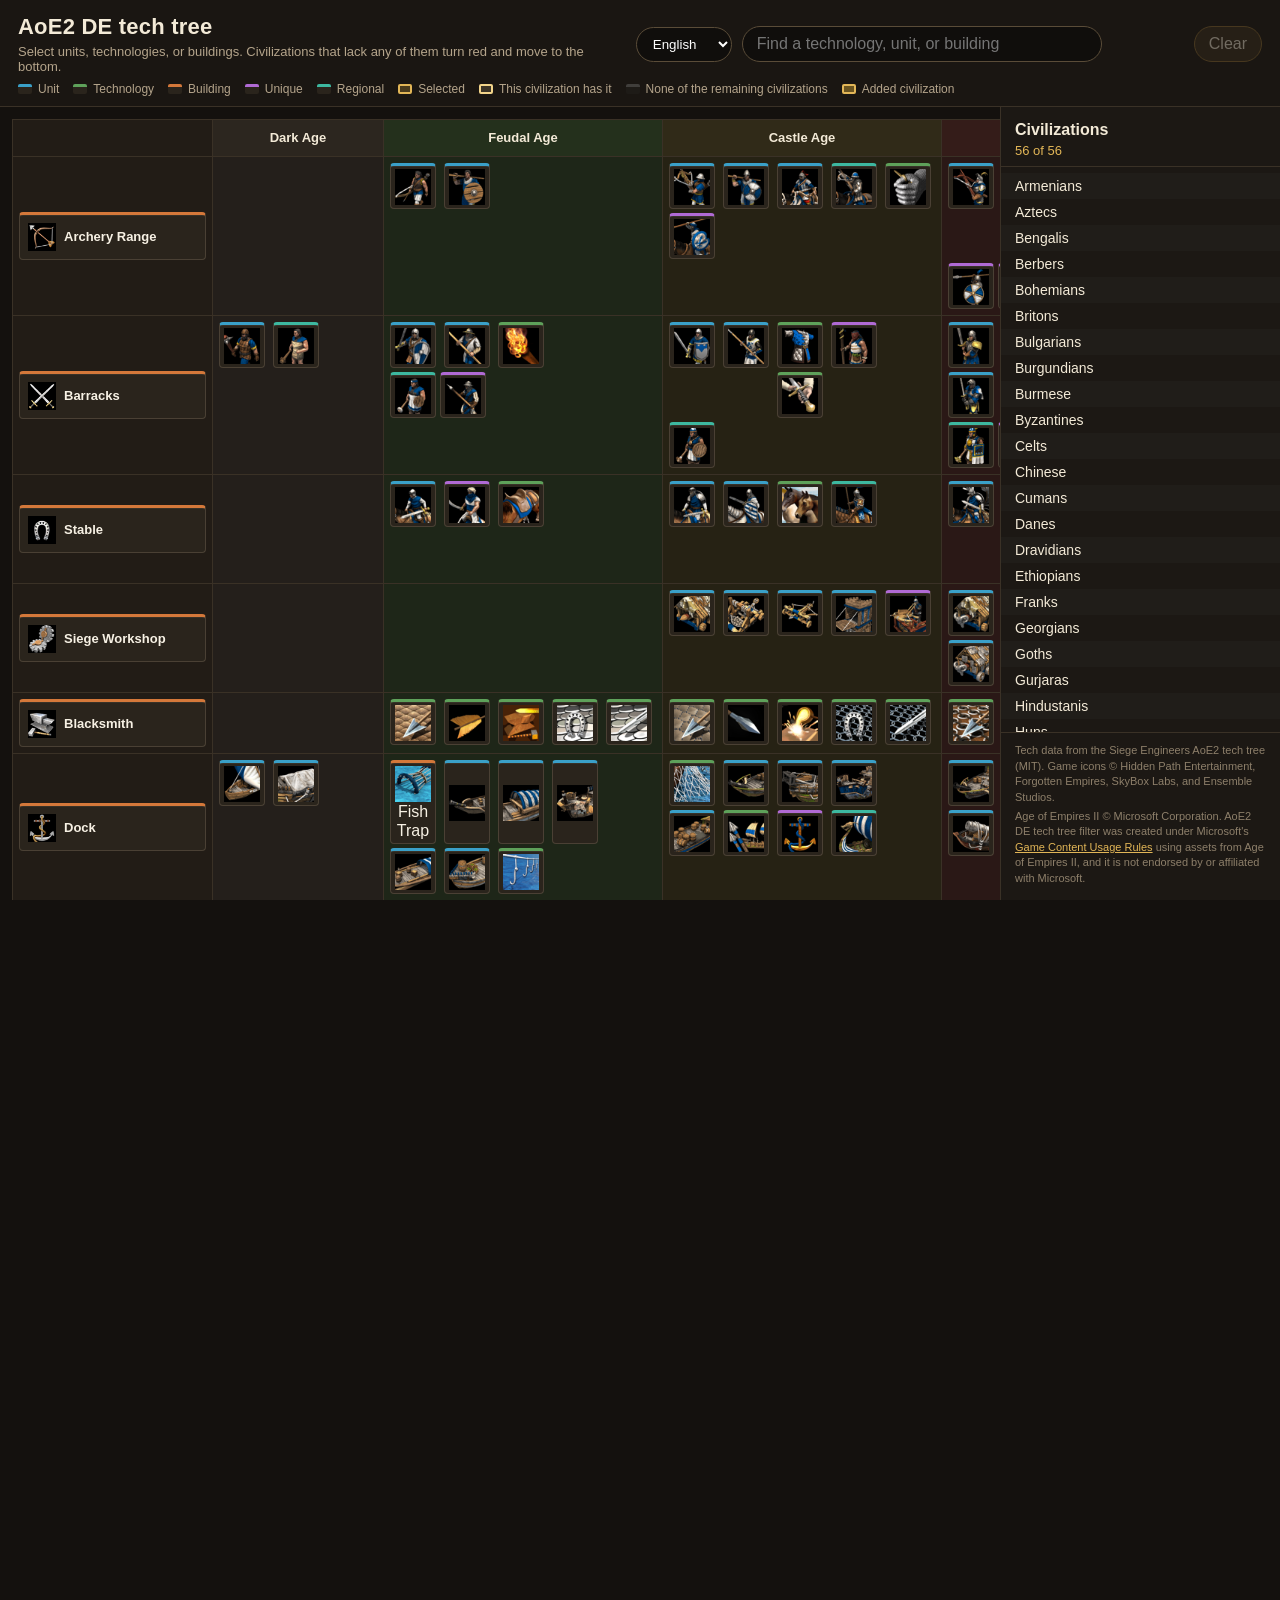
==== web/index.html @ 781e59c9 "Add the AoE2 DE tech tree filter and its documentation. Co-authored-by: Cursor <cursoragent@cursor.c" ====
<!DOCTYPE html>
<html lang="en">
<head>
  <meta charset="utf-8">
  <meta name="viewport" content="width=device-width, initial-scale=1">
  <title>AoE2 DE tech tree filter</title>
  <link rel="stylesheet" href="style.css">
</head>
<body>
  <header class="top">
    <div class="title-block">
      <h1 data-i18n="title">AoE2 DE tech tree</h1>
      <p data-i18n="intro">Select units, technologies, or buildings. Civilizations that lack any of them turn red and move to the bottom.</p>
    </div>
    <div class="tools">
      <label class="lang">
        <span class="visually-hidden" data-i18n="language">Language</span>
        <select id="lang">
          <option value="en">English</option>
          <option value="ru">Русский</option>
          <option value="pl">Polski</option>
        </select>
      </label>
      <label class="search">
        <span class="visually-hidden" data-i18n="search">Find a technology, unit, or building</span>
        <input id="search" type="search" data-i18n-placeholder="search" placeholder="Find a technology, unit, or building" autocomplete="off">
      </label>
      <span id="search-count" class="search-count"></span>
      <button id="clear" type="button" data-i18n="clear" disabled>Clear</button>
    </div>
    <div id="chips" class="chips" aria-live="polite"></div>
    <ul class="legend">
      <li><i class="swatch unit"></i><span data-i18n="unit">Unit</span></li>
      <li><i class="swatch tech"></i><span data-i18n="tech">Technology</span></li>
      <li><i class="swatch building"></i><span data-i18n="building">Building</span></li>
      <li><i class="swatch unique"></i><span data-i18n="unique">Unique</span></li>
      <li><i class="swatch regional"></i><span data-i18n="regional">Regional</span></li>
      <li><i class="swatch selected"></i><span data-i18n="selected">Selected</span></li>
      <li><i class="swatch owned"></i><span data-i18n="owned">This civilization has it</span></li>
      <li><i class="swatch dimmed"></i><span data-i18n="dimmed">None of the remaining civilizations</span></li>
      <li><i class="swatch allied"></i><span data-i18n="allied">Added civilization</span></li>
    </ul>
  </header>
  <div class="layout">
    <main id="tree-scroll" class="tree-scroll">
      <p id="status" class="status" data-i18n="loading">Loading the tech tree…</p>
      <div id="tree" class="tree" hidden></div>
      <section id="uniques" class="uniques" hidden></section>
    </main>
    <aside class="civ-panel">
      <div class="civ-head">
        <h2 data-i18n="civs">Civilizations</h2>
        <p id="civ-count">—</p>
        <p id="civ-focus" class="civ-focus" hidden></p>
      </div>
      <ul id="civ-list"></ul>
      <p class="credit" data-i18n="credit">Tech data from the Siege Engineers AoE2 tech tree (MIT). Game icons © Hidden Path Entertainment, Forgotten Empires, SkyBox Labs, and Ensemble Studios.</p>
      <p class="credit">Age of Empires II © Microsoft Corporation. AoE2 DE tech tree filter was created under Microsoft's <a href="https://www.xbox.com/en-US/developers/rules">Game Content Usage Rules</a> using assets from Age of Empires II, and it is not endorsed by or affiliated with Microsoft.</p>
    </aside>
  </div>
  <div id="tooltip" class="tooltip" role="tooltip" hidden></div>
  <script src="icons.js"></script>
  <script src="bonuses.js"></script>
  <script src="app.js"></script>
</body>
</html>
---- web/style.css ----
:root {
  color-scheme: dark;
  --bg: #14110e;
  --panel: #1c1814;
  --ink: #f3ead7;
  --muted: #b4a48b;
  --line: #3a3126;
  --gold: #e2b657;
  --card: #2a241c;
  --card-ink: #f7f1e4;
  --shadow: 0 1px 0 rgba(255, 244, 220, 0.06) inset;
  font-family: "Segoe UI", Candara, sans-serif;
}

* { box-sizing: border-box; }

html, body {
  margin: 0;
  height: 100%;
  background: var(--bg);
  color: var(--ink);
}

body {
  display: grid;
  grid-template-rows: auto minmax(0, 1fr);
  min-height: 100%;
}

button, input { font: inherit; color: inherit; }

.visually-hidden {
  position: absolute;
  width: 1px;
  height: 1px;
  padding: 0;
  margin: -1px;
  overflow: hidden;
  clip: rect(0, 0, 0, 0);
  border: 0;
}

.top {
  display: grid;
  grid-template-columns: minmax(0, 1fr) auto;
  gap: 8px 20px;
  align-items: center;
  padding: 14px 18px 10px;
  background: #1a1612;
  border-bottom: 1px solid var(--line);
}

.title-block h1 {
  margin: 0;
  font-size: 22px;
  font-weight: 700;
  letter-spacing: 0.01em;
}

.title-block { min-width: 0; }

.title-block p {
  margin: 4px 0 0;
  color: var(--muted);
  font-size: 13px;
}

.tools {
  display: flex;
  align-items: center;
  justify-content: flex-end;
  flex-wrap: wrap;
  gap: 10px;
}

#lang {
  background: #100e0c;
  border: 1px solid #5a4c38;
  border-radius: 999px;
  padding: 8px 12px;
}

#lang:focus {
  outline: 2px solid var(--gold);
  border-color: var(--gold);
}

.search input {
  width: min(360px, 46vw);
  background: #100e0c;
  border: 1px solid #5a4c38;
  border-radius: 999px;
  padding: 8px 14px;
}

.search input:focus {
  outline: 2px solid var(--gold);
  border-color: var(--gold);
}

.search-count {
  color: var(--muted);
  font-size: 12px;
  min-width: 4.5rem;
}

#clear {
  background: #3a2e1c;
  border: 1px solid #8a6a32;
  border-radius: 999px;
  padding: 8px 14px;
  cursor: pointer;
}

#clear:disabled {
  opacity: 0.4;
  cursor: default;
}

.chips {
  grid-column: 1 / -1;
  display: flex;
  flex-wrap: wrap;
  gap: 6px;
  min-height: 0;
}

.chips:empty { display: none; }

.chip {
  display: inline-flex;
  align-items: center;
  gap: 6px;
  background: #4a3b1c;
  border: 1px solid var(--gold);
  color: #ffe7ad;
  border-radius: 999px;
  padding: 3px 4px 3px 10px;
  font-size: 13px;
}

.chip button {
  width: 22px;
  height: 22px;
  border: 0;
  border-radius: 50%;
  background: transparent;
  cursor: pointer;
}

.chip button:hover,
.chip button:focus-visible { background: rgba(255, 255, 255, 0.08); }

.legend {
  grid-column: 1 / -1;
  display: flex;
  flex-wrap: wrap;
  gap: 10px 14px;
  margin: 0;
  padding: 0;
  list-style: none;
  color: var(--muted);
  font-size: 12px;
}

.legend li { display: flex; align-items: center; gap: 6px; }

.swatch {
  width: 14px;
  height: 10px;
  border-radius: 2px;
  display: inline-block;
  background: #2a241c;
  border-top: 3px solid #888;
}

.swatch.unit { border-top-color: #3aa0c8; }
.swatch.tech { border-top-color: #5ea15a; }
.swatch.building { border-top-color: #d4783a; }
.swatch.unique { border-top-color: #b06ad4; }
.swatch.regional { border-top-color: #3db8a0; }
.swatch.selected { border: 2px solid var(--gold); border-top: 2px solid var(--gold); background: #4a3b1c; }
.swatch.owned { border: 2px solid #f2d48a; border-top: 2px solid #f2d48a; background: #3c3426; }
.swatch.dimmed { opacity: 0.35; filter: grayscale(0.8); }
.swatch.allied { border: 2px solid var(--gold); border-top: 2px solid var(--gold); background: #6a5420; }

.layout {
  display: grid;
  grid-template-columns: minmax(0, 1fr) 280px;
  min-height: 0;
}

.tree-scroll {
  overflow: auto;
  padding: 12px 12px 28px;
  min-height: 0;
}

.civ-panel {
  border-left: 1px solid var(--line);
  background: var(--panel);
  display: flex;
  flex-direction: column;
  min-height: 0;
}

.civ-head {
  padding: 14px 14px 8px;
  border-bottom: 1px solid var(--line);
}

.civ-head h2 { margin: 0; font-size: 16px; }
.civ-head p { margin: 4px 0 0; color: var(--gold); font-size: 13px; }
.civ-focus { color: #ffe7ad; }
.ally-names { color: var(--gold); font-weight: 750; }

#civ-list {
  list-style: none;
  margin: 0;
  padding: 6px 0;
  overflow: auto;
  flex: 1;
}

#civ-list li {
  display: flex;
  align-items: stretch;
  padding: 0;
}

.civ-button {
  display: block;
  width: 100%;
  padding: 5px 14px;
  text-align: left;
  font-size: 14px;
  background: transparent;
  border: 0;
  color: inherit;
  cursor: pointer;
}

#civ-list li:nth-child(odd) .civ-button { background: rgba(255, 255, 255, 0.02); }
.civ-button:hover,
.civ-button:focus-visible { background: rgba(226, 182, 87, 0.16); }
.civ-button.is-focused,
#civ-list li:nth-child(odd) .civ-button.is-focused {
  background: #4a3b1c;
  color: #ffe7ad;
  box-shadow: inset 3px 0 0 var(--gold);
}

.civ-button.is-missing {
  color: #e15b5b;
}

.civ-button.is-missing.is-focused,
#civ-list li:nth-child(odd) .civ-button.is-missing.is-focused {
  background: #4a2424;
  color: #ffb4b4;
  box-shadow: inset 3px 0 0 #e15b5b;
}

.civ-button.is-allied,
#civ-list li:nth-child(odd) .civ-button.is-allied {
  color: var(--gold);
}

.civ-add {
  flex: 0 0 32px;
  margin: 0;
  padding: 0;
  border: 0;
  background: transparent;
  color: var(--gold);
  font-size: 18px;
  line-height: 1;
  cursor: pointer;
}

#civ-list li:nth-child(odd) .civ-add { background: rgba(255, 255, 255, 0.02); }
.civ-add:hover,
.civ-add:focus-visible { background: rgba(226, 182, 87, 0.16); }
.civ-add.is-allied { font-weight: 750; }

.empty-note {
  margin: 0;
  padding: 12px 14px;
  color: var(--muted);
  font-size: 14px;
}

.credit {
  margin: 0;
  padding: 10px 14px 0;
  color: #8d7f6a;
  font-size: 11px;
  line-height: 1.4;
  border-top: 1px solid var(--line);
}

.credit + .credit {
  border-top: 0;
  padding: 4px 14px 14px;
}

.credit a { color: #e2b657; }

.status { color: var(--muted); }

.tree {
  display: grid;
  grid-template-columns: 200px repeat(4, max-content) minmax(300px, 1fr);
  grid-auto-rows: auto;
  width: max-content;
  min-width: 100%;
  justify-content: start;
  border: 1px solid var(--line);
}

.corner,
.building-head,
.age-label {
  background: #221c16;
}

.corner,
.building-head {
  position: sticky;
  left: 0;
  z-index: 4;
}

.age-label,
.corner {
  position: sticky;
  top: 0;
}

.corner {
  left: 0;
  z-index: 5;
  border-right: 1px solid var(--line);
  border-bottom: 1px solid var(--line);
}

.building-head {
  border-right: 1px solid var(--line);
  border-bottom: 1px solid var(--line);
  padding: 6px;
  display: flex;
  align-items: center;
}

.age-label {
  z-index: 3;
  display: flex;
  align-items: center;
  justify-content: center;
  padding: 10px 8px;
  font-size: 13px;
  line-height: 1.2;
  font-weight: 700;
  text-align: center;
  border-right: 1px solid var(--line);
  border-bottom: 1px solid var(--line);
}

.age-1 { background: #241f1b; }
.age-2 { background: #1e2618; }
.age-3 { background: #262214; }
.age-4 { background: #2a1816; }

.age-label.age-1 { background: #2c261f; }
.age-label.age-2 { background: #24301c; }
.age-label.age-3 { background: #302a18; }
.age-label.age-4 { background: #341c19; }

.age-cell {
  border-right: 1px solid var(--line);
  border-bottom: 1px solid var(--line);
  padding: 6px;
  min-width: 58px;
  min-height: 52px;
}

.age-items {
  display: grid;
  gap: 4px;
  align-content: start;
}

.node {
  width: 46px;
  min-height: 46px;
  padding: 3px;
  display: flex;
  flex-direction: column;
  align-items: center;
  justify-content: center;
  text-align: center;
  background: var(--card);
  color: var(--card-ink);
  border: 1px solid #4a4034;
  border-top: 3px solid #888;
  border-radius: 4px;
  box-shadow: var(--shadow);
  cursor: pointer;
  line-height: 1.2;
}

.node-icon {
  width: 36px;
  height: 36px;
  display: block;
  flex: none;
  object-fit: contain;
}

.node:not(.building) .node-name {
  position: absolute;
  width: 1px;
  height: 1px;
  padding: 0;
  margin: -1px;
  overflow: hidden;
  clip: rect(0, 0, 0, 0);
  white-space: nowrap;
  border: 0;
}

.building-head .node {
  width: 100%;
  min-height: 48px;
  padding: 6px 8px;
  flex-direction: row;
  justify-content: flex-start;
  gap: 8px;
  text-align: left;
  font-size: 13px;
}

.building-head .node-icon {
  width: 28px;
  height: 28px;
}

.building-head .node .node-name {
  position: static;
  width: auto;
  height: auto;
  margin: 0;
  overflow: visible;
  clip: auto;
  font-size: 13px;
  font-weight: 650;
}

.civ-sheet {
  align-self: stretch;
  z-index: 1;
  background: #221c16;
  border-left: 1px solid var(--line);
}

.civ-sheet-body {
  position: sticky;
  top: 0;
  overflow: auto;
  padding: 12px 14px 18px;
}

.civ-sheet h2 {
  margin: 0 0 4px;
  font-size: 18px;
  color: #ffe7ad;
}

.civ-sheet h3 {
  margin: 14px 0 6px;
  font-size: 12px;
  letter-spacing: 0.04em;
  text-transform: uppercase;
  color: var(--gold);
}

.civ-sheet-lead,
.civ-sheet-empty {
  margin: 0;
  color: var(--muted);
  font-size: 13px;
  line-height: 1.4;
}

.civ-sheet ul {
  margin: 8px 0 0;
  padding-left: 18px;
}

.civ-sheet li {
  margin: 0 0 6px;
  font-size: 13px;
  line-height: 1.35;
}

.civ-unique-value {
  color: #c58cff;
  font-weight: 700;
}

.tooltip {
  position: fixed;
  z-index: 40;
  transform: translate(-50%, -100%);
  padding: 6px 8px;
  background: #1c1610;
  color: #fff6d8;
  border: 1px solid #8a7040;
  border-radius: 4px;
  font-size: 12px;
  font-weight: 650;
  line-height: 1.35;
  white-space: normal;
  text-align: left;
  min-width: 148px;
  max-width: 320px;
  pointer-events: none;
  box-shadow: 0 4px 14px rgba(0, 0, 0, 0.35);
}

.tip-effect {
  margin: 0 0 6px;
  font-weight: 500;
}

.tip-name { margin-bottom: 4px; }
.tip-row { display: flex; justify-content: space-between; gap: 12px; }
.tip-label { color: #cbb892; font-weight: 600; }
.tip-base { color: #fff6d8; }
.tip-bonus { color: #79d36a; font-weight: 750; }
.tip-unique { color: #c58cff; font-weight: 750; }
.tip-ally { color: var(--gold); font-weight: 750; }
.civ-sheet-ally,
.civ-sheet-ally h2,
.civ-sheet-ally h3,
.civ-sheet-ally p,
.civ-sheet-ally li,
.civ-sheet-ally .civ-unique-value { color: var(--gold); }

.tooltip.is-below { transform: translate(-50%, 0); }

.node.unit { border-top-color: #3aa0c8; }
.node.tech { border-top-color: #5ea15a; }
.node.building { border-top-color: #d4783a; }
.node.unique { border-top-color: #b06ad4; }
.node.regional { border-top-color: #3db8a0; }

.node:hover { filter: brightness(1.12); }
.node:focus-visible { outline: 2px solid #fff6d8; outline-offset: 1px; }

.node.is-owned {
  background: #3c3426;
  box-shadow: inset 0 0 0 2px #f2d48a;
}

.node.is-team {
  background: #4a3b1c;
  box-shadow: inset 0 0 0 2px var(--gold);
  opacity: 1;
  filter: none;
}

.node.is-selected {
  background: #4a3b1c;
  border-color: var(--gold);
  box-shadow: none;
  color: #fff4d2;
  opacity: 1;
  filter: none;
}

.node.is-match {
  outline: 2px solid #9ad7ff;
  outline-offset: 1px;
}

.node.is-dimmed {
  opacity: 0.32;
  filter: grayscale(0.75);
}

.node.is-selected.is-dimmed,
.node.is-owned.is-dimmed,
.node.is-selected.is-match { opacity: 1; filter: none; }

.extras {
  display: flex;
  flex-wrap: wrap;
  gap: 4px;
  margin-top: 4px;
}

.uniques {
  margin-top: 22px;
}

.uniques h2 {
  margin: 0 0 6px;
  font-size: 18px;
}

.uniques .section-note {
  margin: 0 0 12px;
  color: var(--muted);
  font-size: 13px;
}

.unique-groups {
  display: grid;
  grid-template-columns: repeat(auto-fill, minmax(240px, 1fr));
  gap: 10px;
}

.unique-group {
  background: #1b1713;
  border: 1px solid var(--line);
  border-radius: 8px;
  padding: 8px;
}

.unique-group h3 {
  margin: 0 0 8px;
  font-size: 14px;
  color: #f0d59a;
}

.unique-group .cards {
  display: flex;
  flex-wrap: wrap;
  gap: 4px;
}

.age-tag {
  display: none;
}

@media (max-width: 900px) {
  .layout { grid-template-columns: 1fr; grid-template-rows: minmax(180px, 32vh) minmax(0, 1fr); }
  .civ-panel { border-left: 0; border-bottom: 1px solid var(--line); }
  .top { grid-template-columns: 1fr; }
  .tools { justify-content: flex-start; }
  .search input { width: min(100%, 420px); }
}
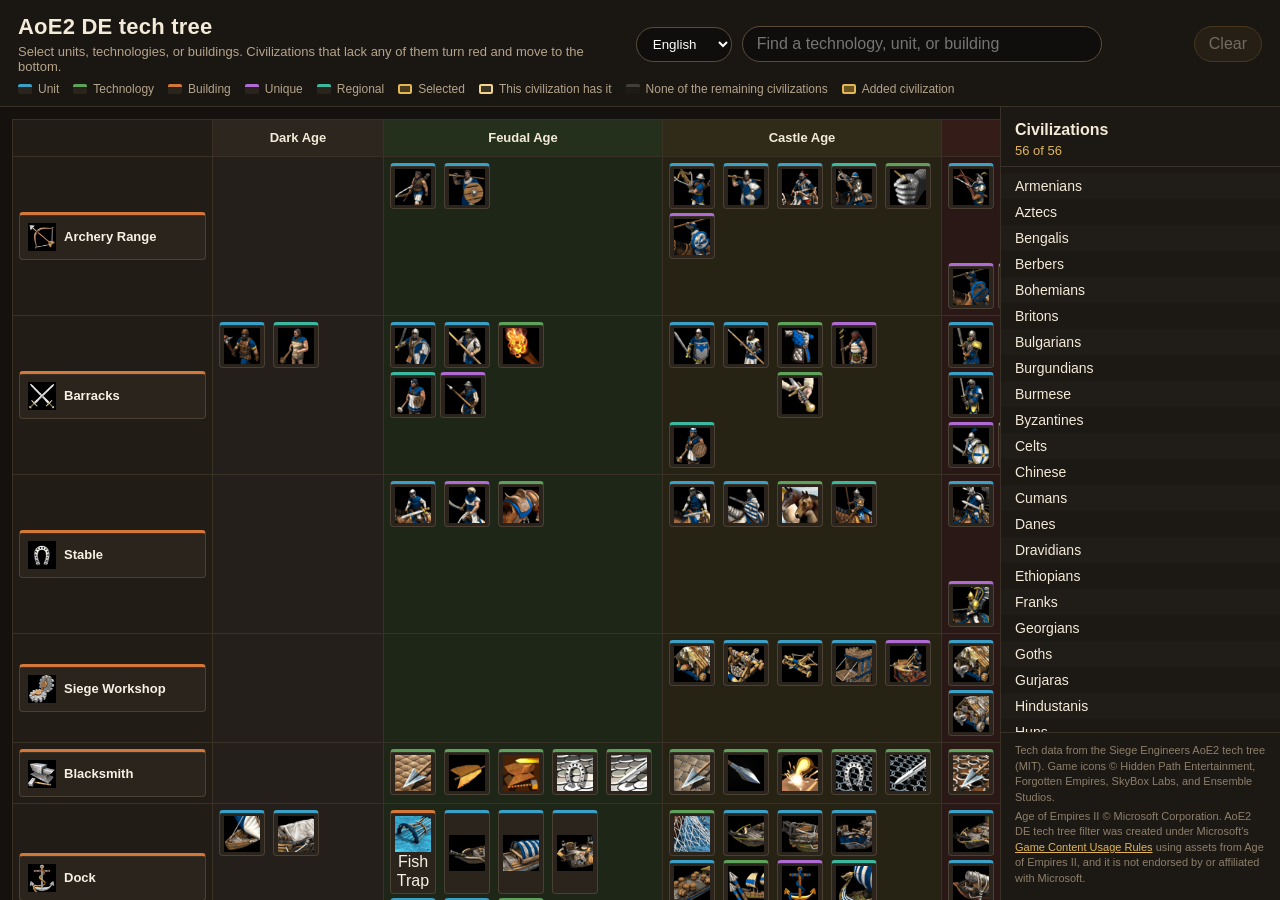
==== commit 77e6db3a: "End the tree at the shared grid, and show unit matchups plus the Winged Hussar. Co-authored-by: Curs" ====
--- a/web/index.html
+++ b/web/index.html
@@ -45,7 +45,6 @@
     <main id="tree-scroll" class="tree-scroll">
       <p id="status" class="status" data-i18n="loading">Loading the tech tree…</p>
       <div id="tree" class="tree" hidden></div>
-      <section id="uniques" class="uniques" hidden></section>
     </main>
     <aside class="civ-panel">
       <div class="civ-head">
--- a/web/style.css
+++ b/web/style.css
@@ -17,6 +17,7 @@
 html, body {
   margin: 0;
   height: 100%;
+  overflow: hidden;
   background: var(--bg);
   color: var(--ink);
 }
@@ -192,7 +193,9 @@
 
 .tree-scroll {
   overflow: auto;
-  padding: 12px 12px 28px;
+  overscroll-behavior: contain;
+  contain: paint;
+  padding: 12px;
   min-height: 0;
 }
 
@@ -219,6 +222,7 @@
   margin: 0;
   padding: 6px 0;
   overflow: auto;
+  overscroll-behavior: contain;
   flex: 1;
 }
 
@@ -467,6 +471,7 @@
   position: sticky;
   top: 0;
   overflow: auto;
+  overscroll-behavior: contain;
   padding: 12px 14px 18px;
 }
 
@@ -540,6 +545,10 @@
 .tip-bonus { color: #79d36a; font-weight: 750; }
 .tip-unique { color: #c58cff; font-weight: 750; }
 .tip-ally { color: var(--gold); font-weight: 750; }
+.tip-match { margin-top: 4px; }
+.tip-match .tip-label { display: block; }
+.tip-strong { color: #79d36a; }
+.tip-weak { color: #e15b5b; }
 .civ-sheet-ally,
 .civ-sheet-ally h2,
 .civ-sheet-ally h3,
@@ -600,48 +609,9 @@
   margin-top: 4px;
 }
 
-.uniques {
-  margin-top: 22px;
-}
-
-.uniques h2 {
-  margin: 0 0 6px;
-  font-size: 18px;
-}
-
-.uniques .section-note {
-  margin: 0 0 12px;
-  color: var(--muted);
-  font-size: 13px;
-}
-
-.unique-groups {
+.extras-grid {
   display: grid;
-  grid-template-columns: repeat(auto-fill, minmax(240px, 1fr));
-  gap: 10px;
-}
-
-.unique-group {
-  background: #1b1713;
-  border: 1px solid var(--line);
-  border-radius: 8px;
-  padding: 8px;
-}
-
-.unique-group h3 {
-  margin: 0 0 8px;
-  font-size: 14px;
-  color: #f0d59a;
-}
-
-.unique-group .cards {
-  display: flex;
-  flex-wrap: wrap;
-  gap: 4px;
-}
-
-.age-tag {
-  display: none;
+  grid-template-columns: repeat(8, 50px);
 }
 
 @media (max-width: 900px) {
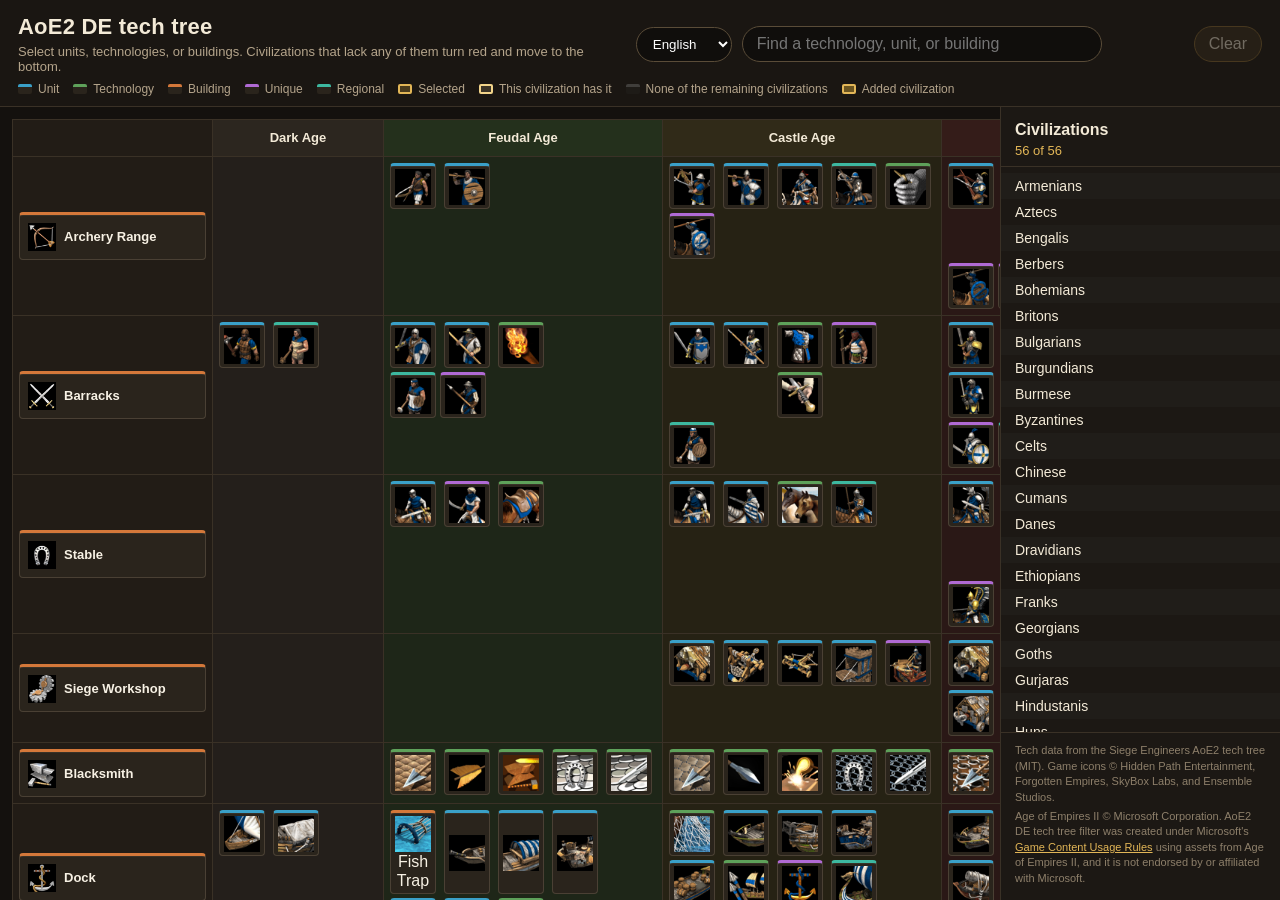
==== commit de8e8f81: "Publish the tech tree for the web and for Discord. Co-authored-by: Cursor <cursoragent@cursor.com>" ====
--- a/web/index.html
+++ b/web/index.html
@@ -5,6 +5,8 @@
   <meta name="viewport" content="width=device-width, initial-scale=1">
   <title>AoE2 DE tech tree filter</title>
   <link rel="stylesheet" href="style.css">
+  <script src="discord-config.js"></script>
+  <script src="discord.js"></script>
 </head>
 <body>
   <header class="top">
